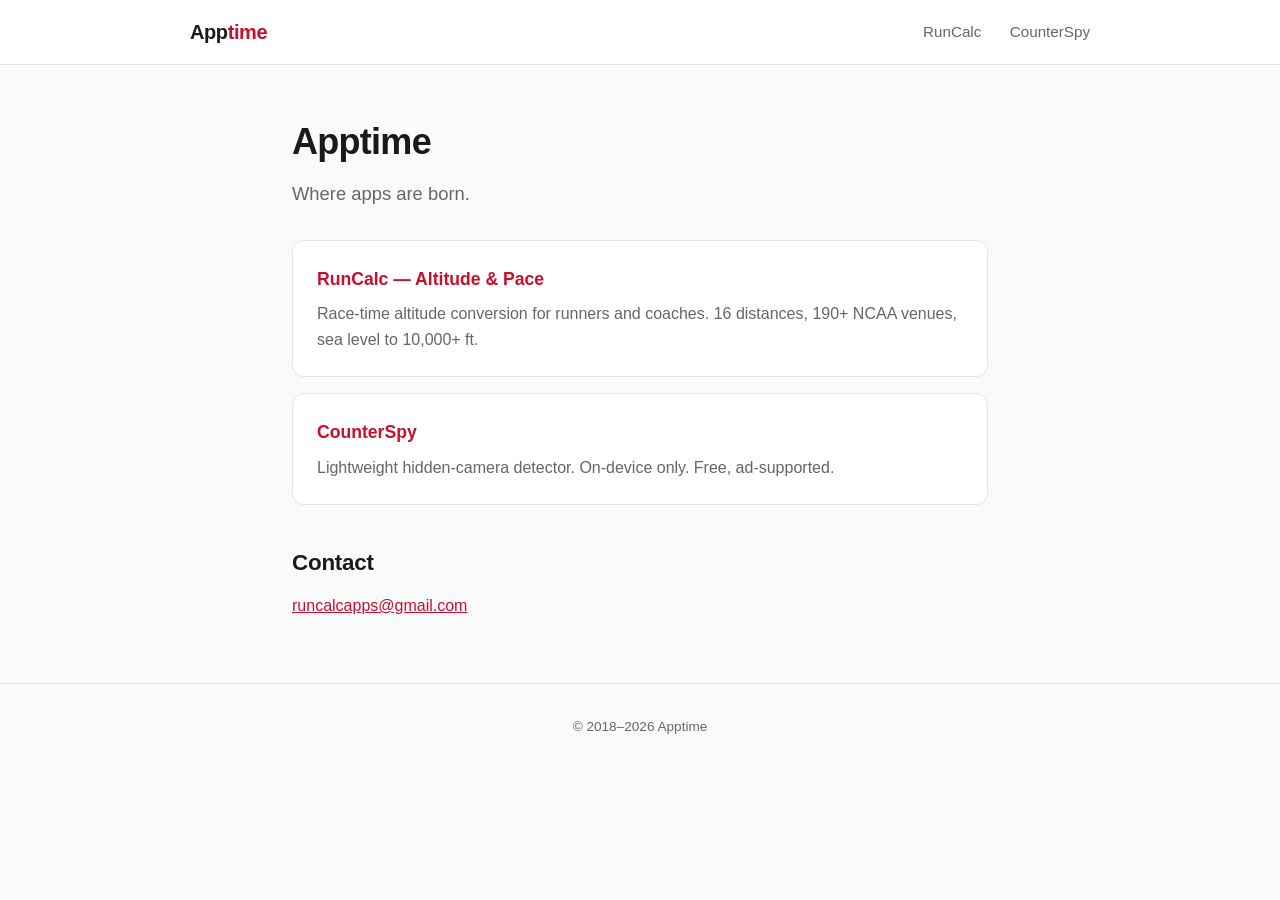
==== index.html @ ebc3709b "initial: apptime landing + runcalc/counterspy pages + app-ads.txt" ====
<!DOCTYPE html>
<html lang="en">
<head>
<meta charset="utf-8">
<meta name="viewport" content="width=device-width, initial-scale=1">
<title>Apptime — Where apps are born</title>
<link rel="stylesheet" href="style.css">
</head>
<body>
<header>
  <nav>
    <a href="/" class="brand">App<span>time</span></a>
    <div class="links">
      <a href="/runcalc.html">RunCalc</a>
      <a href="/counterspy.html">CounterSpy</a>
    </div>
  </nav>
</header>
<main>
  <h1>Apptime</h1>
  <p class="lede">Where apps are born.</p>

  <a href="/runcalc.html" class="card">
    <h3>RunCalc — Altitude &amp; Pace</h3>
    <p>Race-time altitude conversion for runners and coaches. 16 distances, 190+ NCAA venues, sea level to 10,000+ ft.</p>
  </a>

  <a href="/counterspy.html" class="card">
    <h3>CounterSpy</h3>
    <p>Lightweight hidden-camera detector. On-device only. Free, ad-supported.</p>
  </a>

  <h2>Contact</h2>
  <p><a href="mailto:runcalcapps@gmail.com">runcalcapps@gmail.com</a></p>
</main>
<footer>
  &copy; 2018&ndash;2026 Apptime
</footer>
</body>
</html>
---- style.css ----
:root {
  --bg: #fafafa;
  --fg: #1a1a1a;
  --muted: #666;
  --accent: #c8102e;
  --border: #e5e5e5;
  --card: #fff;
}

* { box-sizing: border-box; }

body {
  font-family: -apple-system, BlinkMacSystemFont, "Segoe UI", Roboto, sans-serif;
  background: var(--bg);
  color: var(--fg);
  margin: 0;
  line-height: 1.6;
}

header {
  background: var(--card);
  border-bottom: 1px solid var(--border);
  padding: 1rem 2rem;
}

header nav {
  max-width: 900px;
  margin: 0 auto;
  display: flex;
  align-items: center;
  justify-content: space-between;
}

header .brand {
  font-weight: 700;
  font-size: 1.25rem;
  color: var(--fg);
  text-decoration: none;
  letter-spacing: -0.02em;
}

header .brand span {
  color: var(--accent);
}

header .links a {
  color: var(--muted);
  text-decoration: none;
  margin-left: 1.5rem;
  font-size: 0.95rem;
}

header .links a:hover {
  color: var(--fg);
}

main {
  max-width: 760px;
  margin: 3rem auto;
  padding: 0 2rem;
}

main h1 {
  font-size: 2.25rem;
  letter-spacing: -0.02em;
  margin: 0 0 0.5rem;
}

main h2 {
  font-size: 1.4rem;
  margin: 2.5rem 0 0.75rem;
  letter-spacing: -0.01em;
}

main h3 {
  font-size: 1.1rem;
  margin: 1.5rem 0 0.5rem;
}

main .lede {
  font-size: 1.15rem;
  color: var(--muted);
  margin: 0 0 2rem;
}

main ul {
  padding-left: 1.5rem;
}

main li {
  margin: 0.25rem 0;
}

main p {
  margin: 0.75rem 0;
}

main a {
  color: var(--accent);
}

.card {
  background: var(--card);
  border: 1px solid var(--border);
  border-radius: 12px;
  padding: 1.5rem;
  margin: 1rem 0;
  display: block;
  text-decoration: none;
  color: var(--fg);
}

.card:hover {
  border-color: var(--accent);
}

.card h3 {
  margin-top: 0;
  color: var(--accent);
}

.card p {
  color: var(--muted);
  margin: 0.5rem 0 0;
}

.note {
  background: #fff8e1;
  border-left: 3px solid #f5a623;
  padding: 0.75rem 1rem;
  margin: 1.5rem 0;
  border-radius: 4px;
  font-size: 0.95rem;
}

footer {
  text-align: center;
  color: var(--muted);
  padding: 2rem;
  font-size: 0.85rem;
  border-top: 1px solid var(--border);
  margin-top: 4rem;
}

footer a {
  color: var(--muted);
}
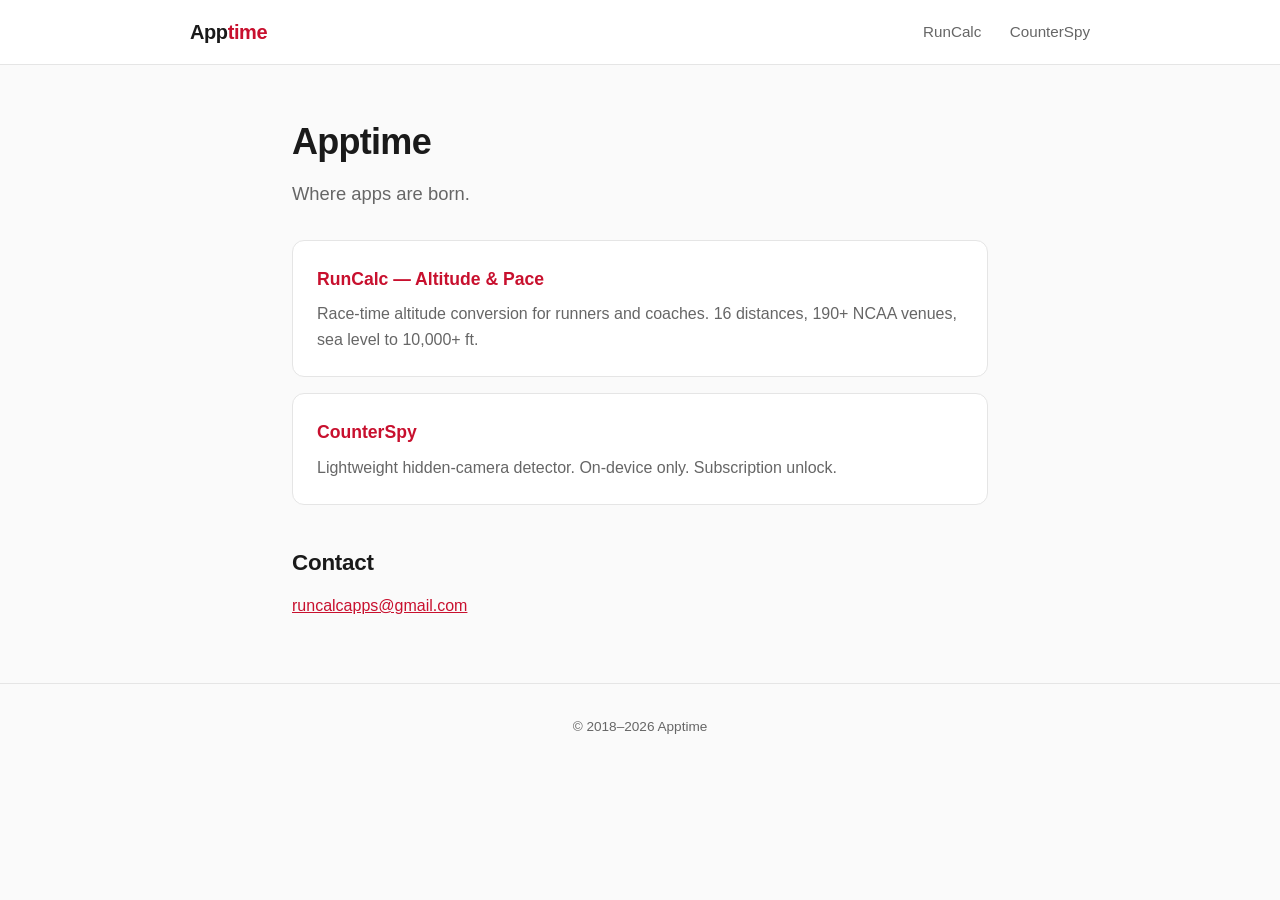
==== commit cd86d995: "Add/refresh privacy & support pages for Sol, Elite Career, TidyScan, Resync; de-ad CounterSpy & RunC" ====
--- a/index.html
+++ b/index.html
@@ -27,7 +27,7 @@
 
   <a href="/counterspy.html" class="card">
     <h3>CounterSpy</h3>
-    <p>Lightweight hidden-camera detector. On-device only. Free, ad-supported.</p>
+    <p>Lightweight hidden-camera detector. On-device only. Subscription unlock.</p>
   </a>
 
   <h2>Contact</h2>
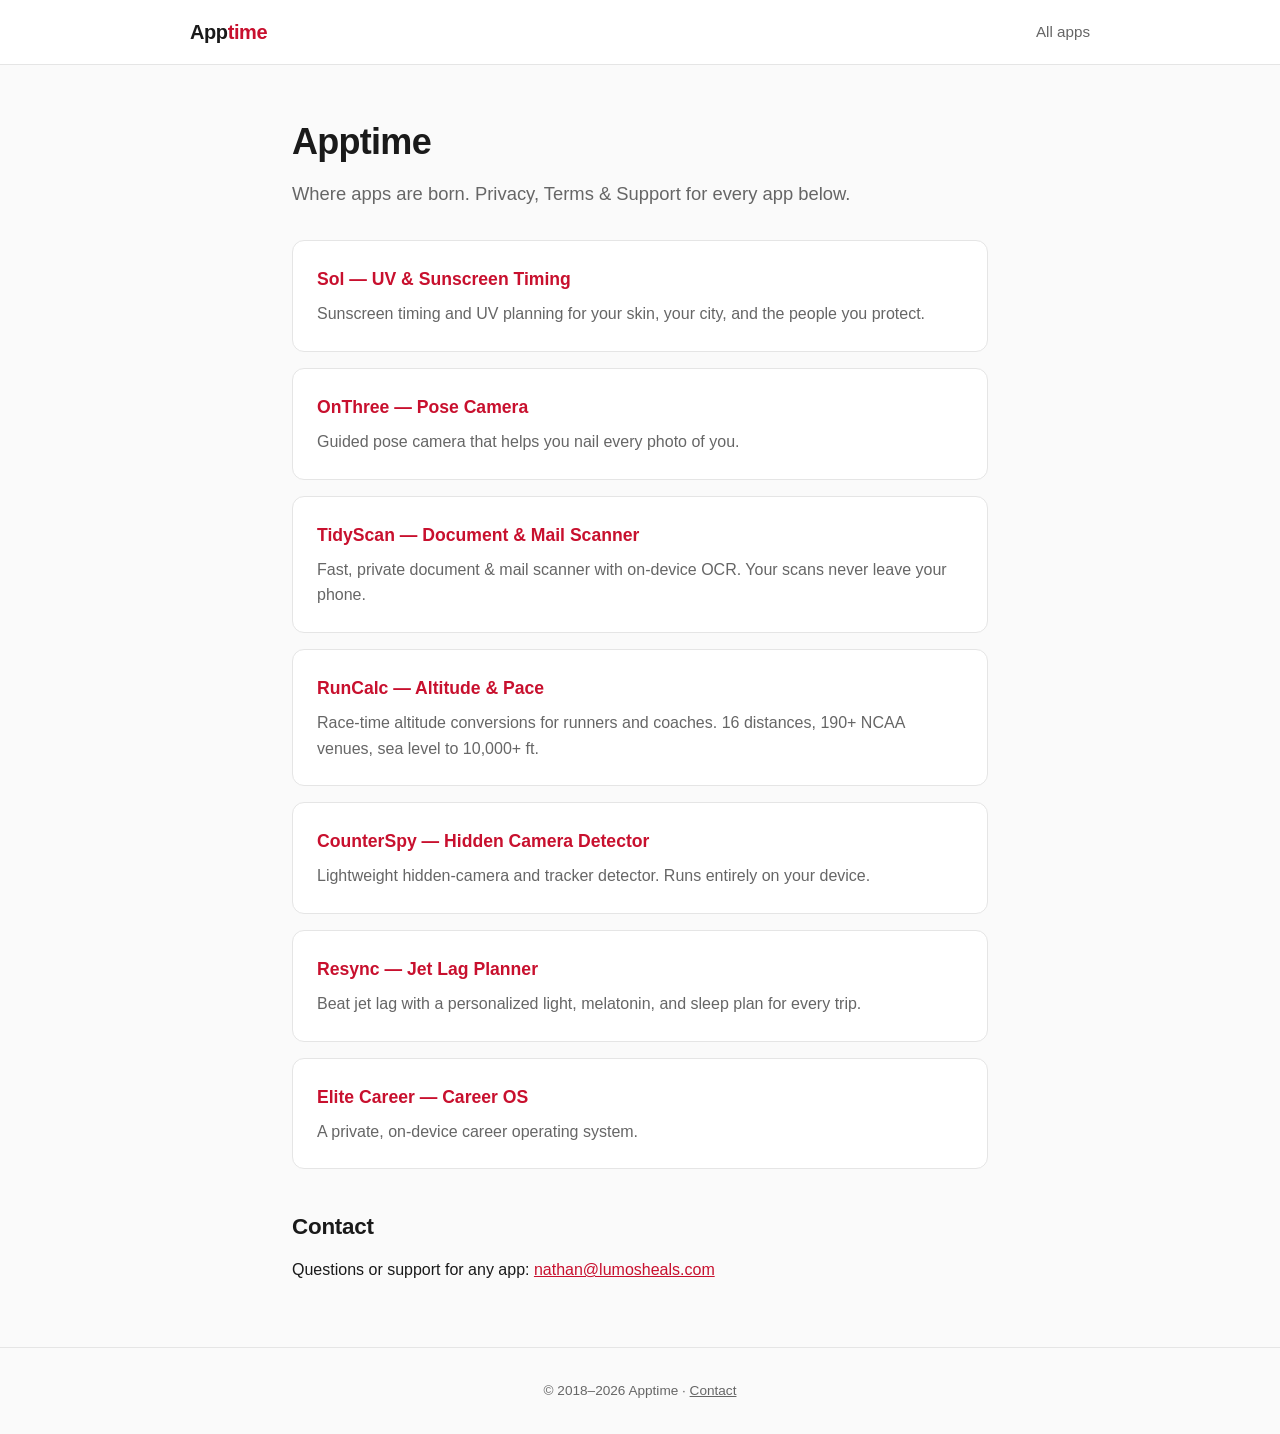
==== commit 491ec527: "Add all 7 apps with Privacy + Terms of Use + Support pages - Flat routing per app: /sol /onthree /ti" ====
--- a/index.html
+++ b/index.html
@@ -3,38 +3,62 @@
 <head>
 <meta charset="utf-8">
 <meta name="viewport" content="width=device-width, initial-scale=1">
-<title>Apptime — Where apps are born</title>
-<link rel="stylesheet" href="style.css">
+<title>Apptime — Apps by Nathan Lambson</title>
+<link rel="stylesheet" href="/style.css">
 </head>
 <body>
 <header>
   <nav>
     <a href="/" class="brand">App<span>time</span></a>
     <div class="links">
-      <a href="/runcalc.html">RunCalc</a>
-      <a href="/counterspy.html">CounterSpy</a>
+      <a href="/">All apps</a>
     </div>
   </nav>
 </header>
 <main>
   <h1>Apptime</h1>
-  <p class="lede">Where apps are born.</p>
+  <p class="lede">Where apps are born. Privacy, Terms &amp; Support for every app below.</p>
+
+  <a href="/sol.html" class="card">
+    <h3>Sol — UV &amp; Sunscreen Timing</h3>
+    <p>Sunscreen timing and UV planning for your skin, your city, and the people you protect.</p>
+  </a>
+
+  <a href="/onthree.html" class="card">
+    <h3>OnThree — Pose Camera</h3>
+    <p>Guided pose camera that helps you nail every photo of you.</p>
+  </a>
+
+  <a href="/tidyscan.html" class="card">
+    <h3>TidyScan — Document &amp; Mail Scanner</h3>
+    <p>Fast, private document &amp; mail scanner with on-device OCR. Your scans never leave your phone.</p>
+  </a>
 
   <a href="/runcalc.html" class="card">
     <h3>RunCalc — Altitude &amp; Pace</h3>
-    <p>Race-time altitude conversion for runners and coaches. 16 distances, 190+ NCAA venues, sea level to 10,000+ ft.</p>
+    <p>Race-time altitude conversions for runners and coaches. 16 distances, 190+ NCAA venues, sea level to 10,000+ ft.</p>
   </a>
 
   <a href="/counterspy.html" class="card">
-    <h3>CounterSpy</h3>
-    <p>Lightweight hidden-camera detector. On-device only. Subscription unlock.</p>
+    <h3>CounterSpy — Hidden Camera Detector</h3>
+    <p>Lightweight hidden-camera and tracker detector. Runs entirely on your device.</p>
+  </a>
+
+  <a href="/resync.html" class="card">
+    <h3>Resync — Jet Lag Planner</h3>
+    <p>Beat jet lag with a personalized light, melatonin, and sleep plan for every trip.</p>
+  </a>
+
+  <a href="/haos.html" class="card">
+    <h3>Elite Career — Career OS</h3>
+    <p>A private, on-device career operating system.</p>
   </a>
 
   <h2>Contact</h2>
-  <p><a href="mailto:runcalcapps@gmail.com">runcalcapps@gmail.com</a></p>
+  <p>Questions or support for any app: <a href="mailto:nathan@lumosheals.com">nathan@lumosheals.com</a></p>
 </main>
 <footer>
-  &copy; 2018&ndash;2026 Apptime
+  &copy; 2018&ndash;2026 Apptime &middot; <a href="mailto:nathan@lumosheals.com">Contact</a>
 </footer>
 </body>
 </html>
--- a/style.css
+++ b/style.css
@@ -145,3 +145,23 @@
 footer a {
   color: var(--muted);
 }
+
+.subnav {
+  margin: 0 0 1.5rem;
+  font-size: 0.95rem;
+  color: var(--muted);
+}
+
+.subnav a {
+  margin-right: 1rem;
+}
+
+main h2[id] {
+  scroll-margin-top: 1.5rem;
+}
+
+.updated {
+  color: var(--muted);
+  font-size: 0.9rem;
+  margin-top: 2.5rem;
+}
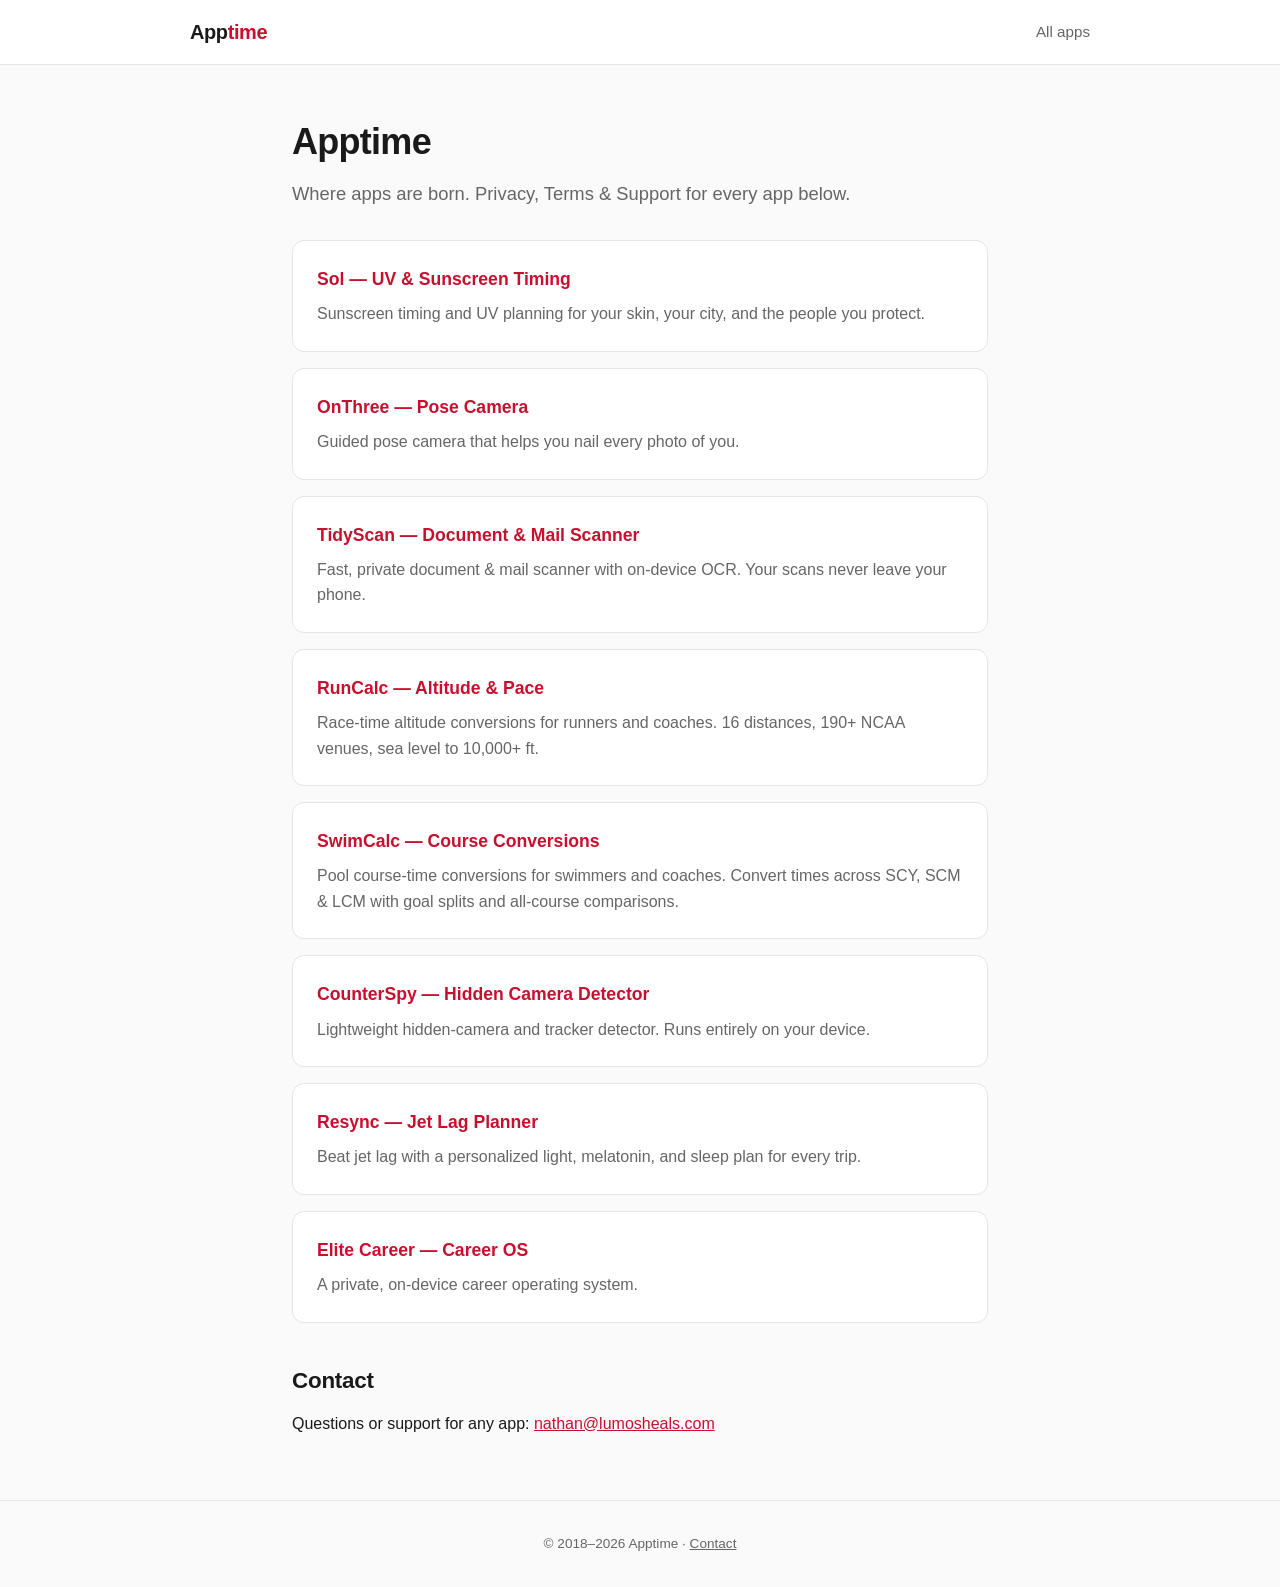
==== commit 76e482ca: "Add SwimCalc privacy, terms & support page New swimcalc.html (Privacy / Terms of Use / Support) mode" ====
--- a/index.html
+++ b/index.html
@@ -39,6 +39,11 @@
     <p>Race-time altitude conversions for runners and coaches. 16 distances, 190+ NCAA venues, sea level to 10,000+ ft.</p>
   </a>
 
+  <a href="/swimcalc.html" class="card">
+    <h3>SwimCalc — Course Conversions</h3>
+    <p>Pool course-time conversions for swimmers and coaches. Convert times across SCY, SCM &amp; LCM with goal splits and all-course comparisons.</p>
+  </a>
+
   <a href="/counterspy.html" class="card">
     <h3>CounterSpy — Hidden Camera Detector</h3>
     <p>Lightweight hidden-camera and tracker detector. Runs entirely on your device.</p>
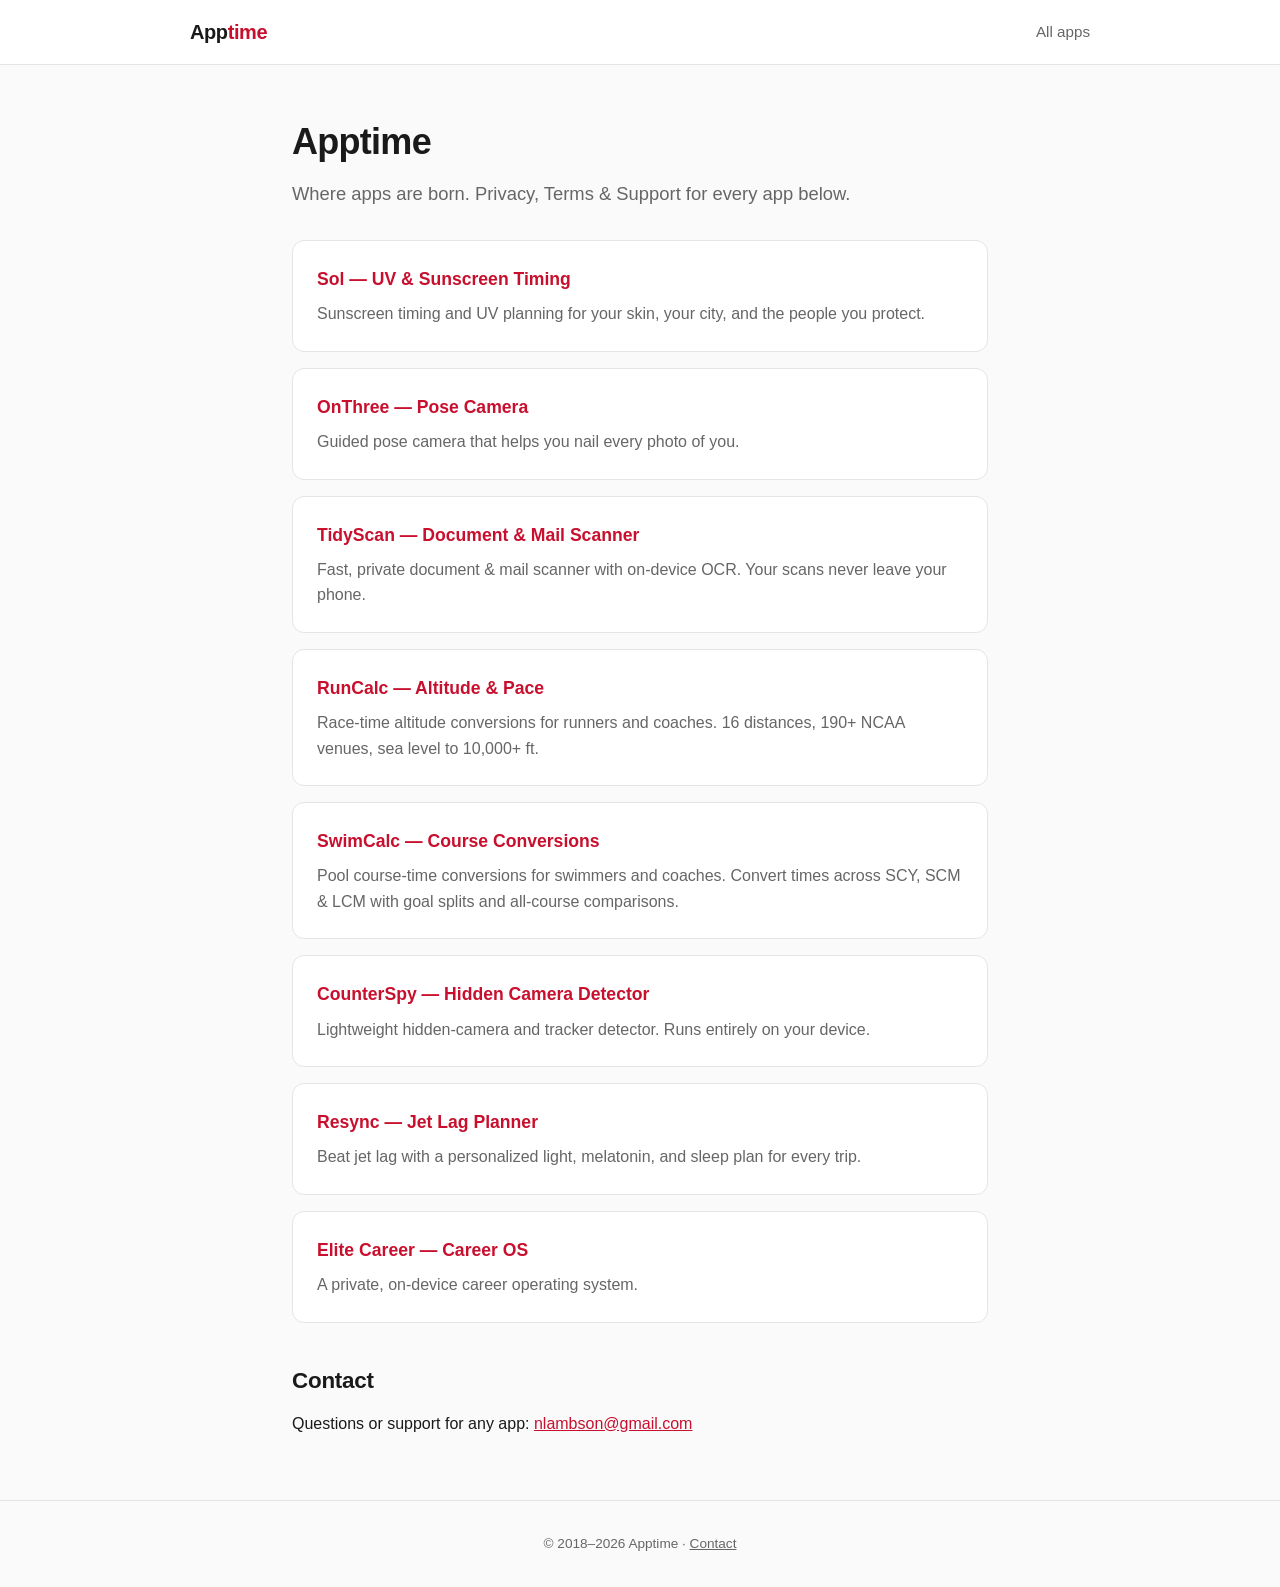
==== commit c50d83bb: "Support email is nlambson@gmail.com across all app pages" ====
--- a/index.html
+++ b/index.html
@@ -60,10 +60,10 @@
   </a>
 
   <h2>Contact</h2>
-  <p>Questions or support for any app: <a href="mailto:nathan@lumosheals.com">nathan@lumosheals.com</a></p>
+  <p>Questions or support for any app: <a href="mailto:nlambson@gmail.com">nlambson@gmail.com</a></p>
 </main>
 <footer>
-  &copy; 2018&ndash;2026 Apptime &middot; <a href="mailto:nathan@lumosheals.com">Contact</a>
+  &copy; 2018&ndash;2026 Apptime &middot; <a href="mailto:nlambson@gmail.com">Contact</a>
 </footer>
 </body>
 </html>
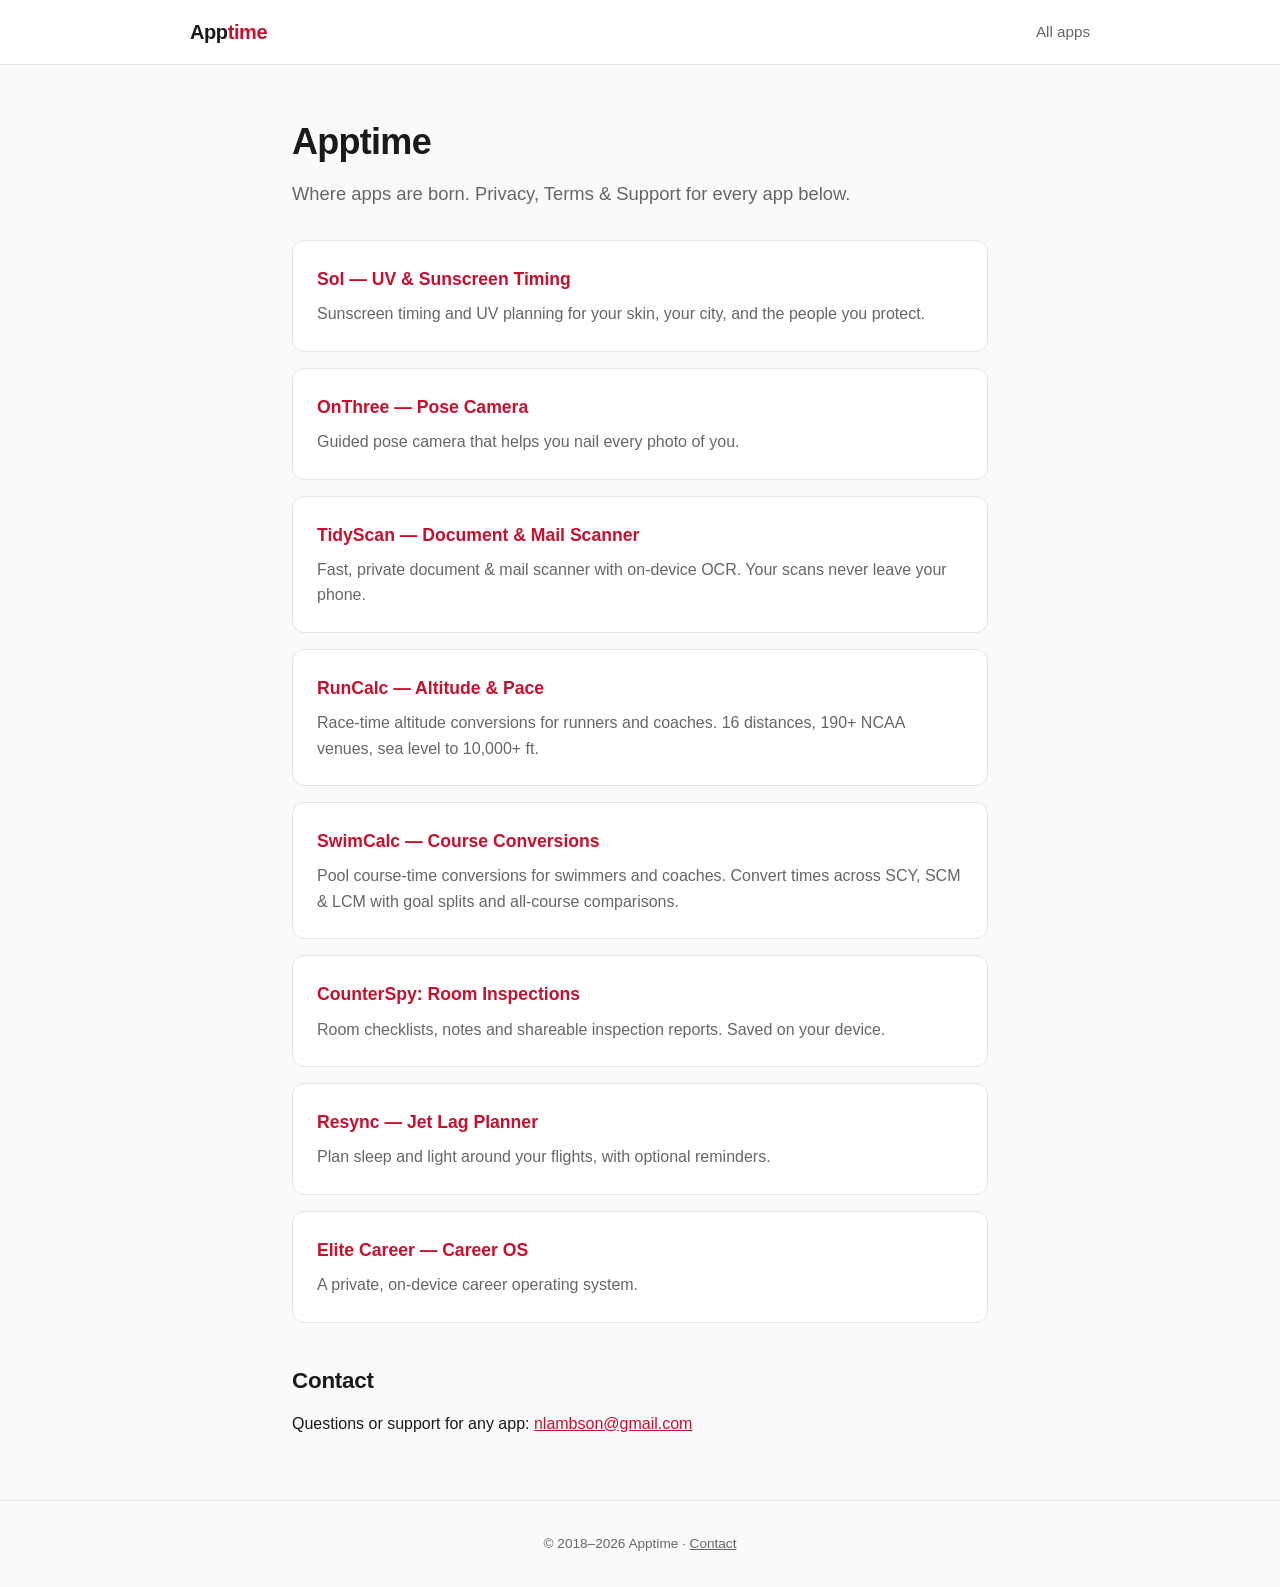
==== commit 44951720: "Align CounterSpy and Resync support with release behavior" ====
--- a/index.html
+++ b/index.html
@@ -45,13 +45,13 @@
   </a>
 
   <a href="/counterspy.html" class="card">
-    <h3>CounterSpy — Hidden Camera Detector</h3>
-    <p>Lightweight hidden-camera and tracker detector. Runs entirely on your device.</p>
+    <h3>CounterSpy: Room Inspections</h3>
+    <p>Room checklists, notes and shareable inspection reports. Saved on your device.</p>
   </a>
 
   <a href="/resync.html" class="card">
     <h3>Resync — Jet Lag Planner</h3>
-    <p>Beat jet lag with a personalized light, melatonin, and sleep plan for every trip.</p>
+    <p>Plan sleep and light around your flights, with optional reminders.</p>
   </a>
 
   <a href="/haos.html" class="card">
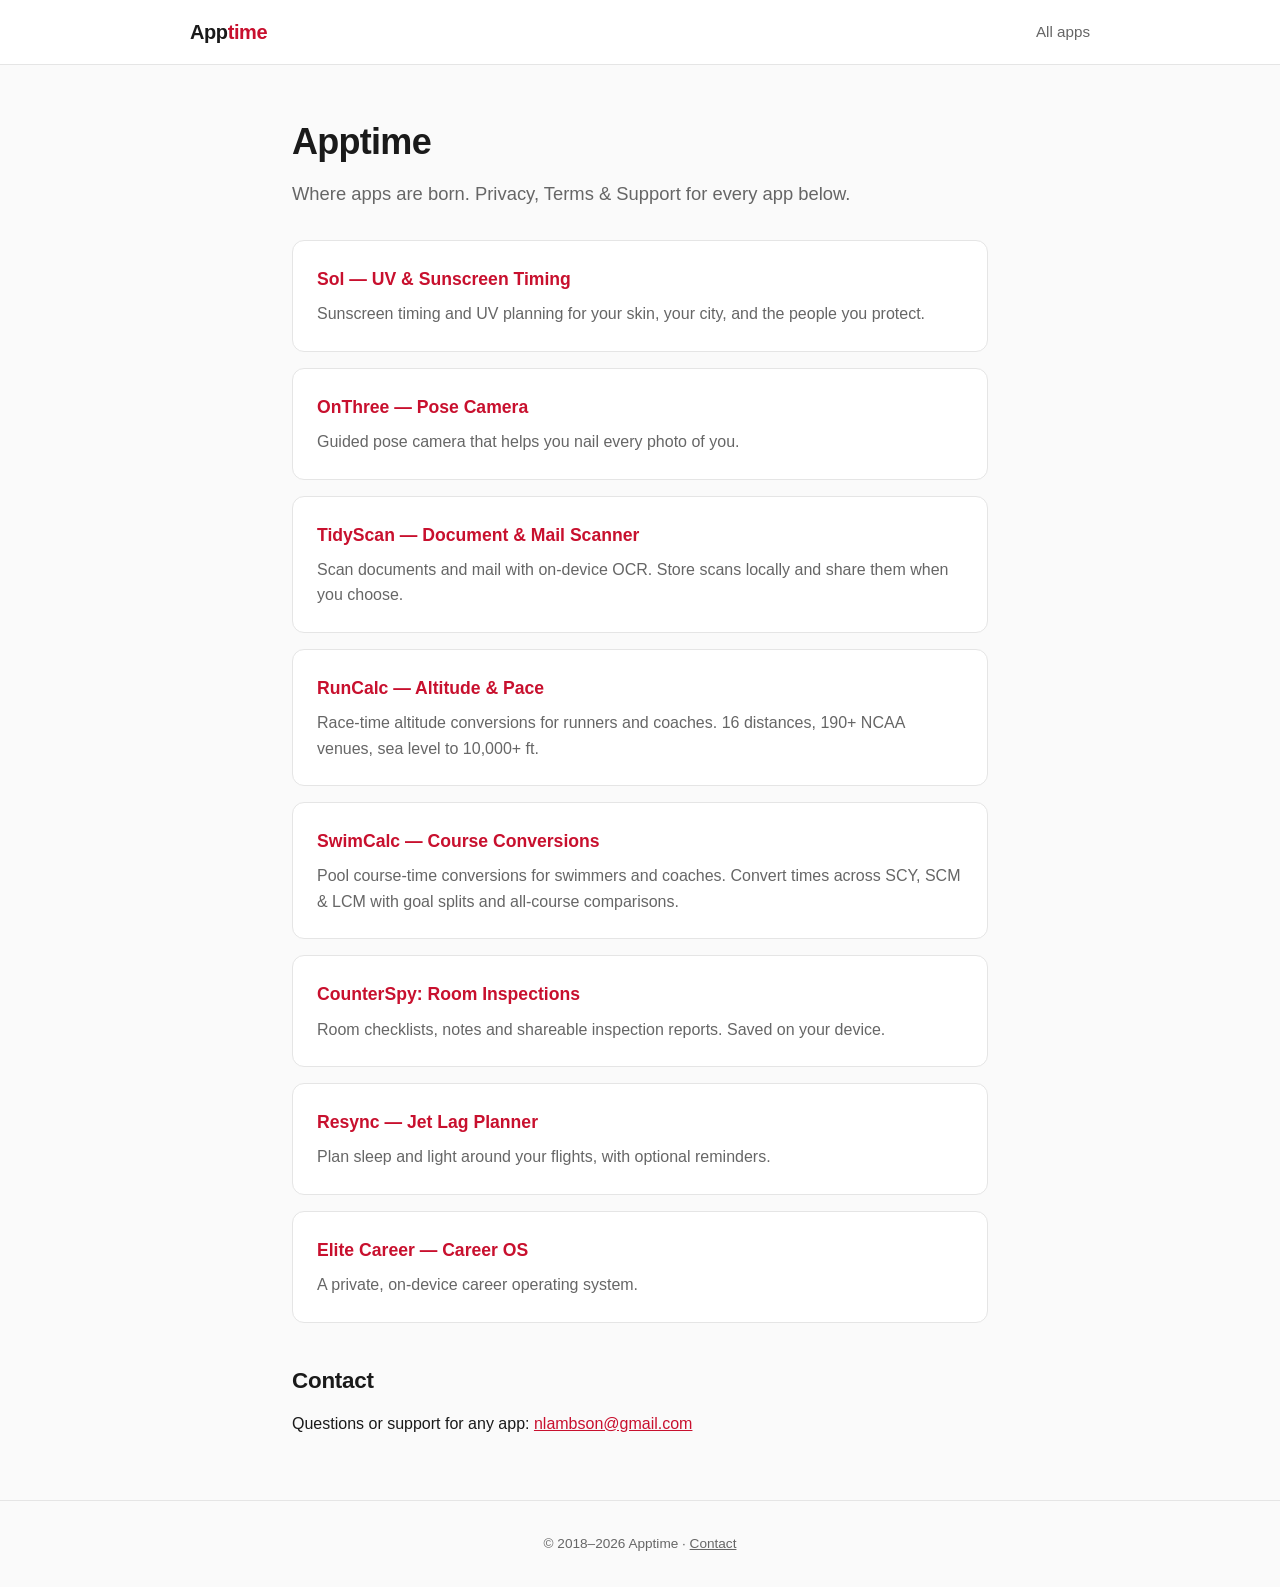
==== commit e8bf42da: "Clarify TidyScan local storage and user-selected sharing" ====
--- a/index.html
+++ b/index.html
@@ -31,7 +31,7 @@
 
   <a href="/tidyscan.html" class="card">
     <h3>TidyScan — Document &amp; Mail Scanner</h3>
-    <p>Fast, private document &amp; mail scanner with on-device OCR. Your scans never leave your phone.</p>
+    <p>Scan documents and mail with on-device OCR. Store scans locally and share them when you choose.</p>
   </a>
 
   <a href="/runcalc.html" class="card">
